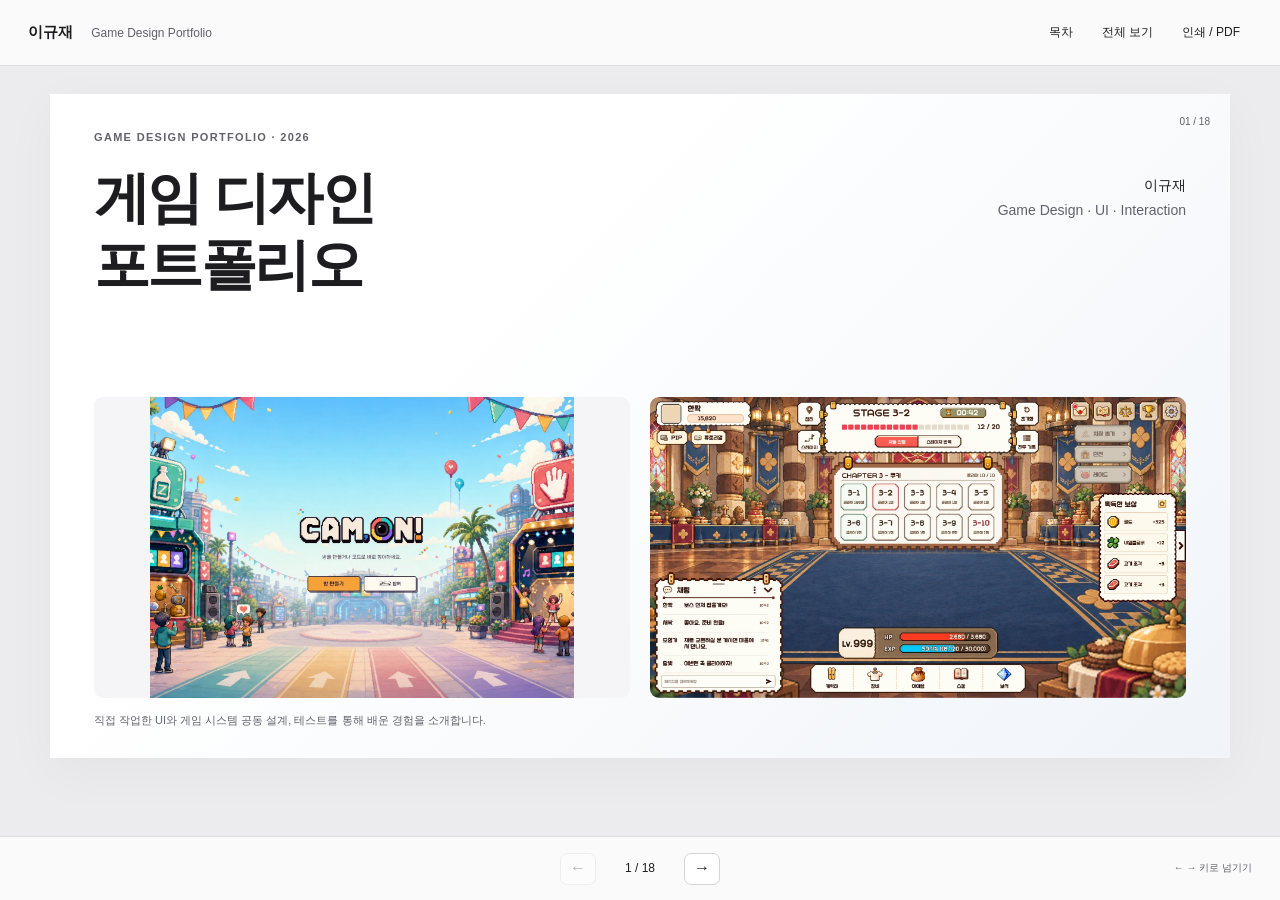
==== slide-html/index.html @ b6ee66e8 "Modernize glass workspace, strengthen design cases and fix print pagination" ====
<!doctype html><html lang="ko"><head><meta charset="utf-8"><meta name="viewport" content="width=device-width,initial-scale=1"><title>이규재 · Game Design — Slides</title><link rel="stylesheet" href="styles.css?v=20261023-4"></head><body><header class="toolbar"><a href="#1" class="title">이규재 <span>Game Design Portfolio</span></a><div><button id="contents" aria-expanded="false">목차</button><button id="overview" aria-pressed="false">전체 보기</button><button id="print">인쇄 / PDF</button></div></header><aside id="toc" hidden><h2>목차</h2><ol id="toc-list"></ol></aside><main id="deck" aria-label="포트폴리오 슬라이드"></main><footer class="controls"><button id="prev" aria-label="이전 슬라이드">←</button><span id="count" aria-live="polite"></span><button id="next" aria-label="다음 슬라이드">→</button><small>← → 키로 넘기기</small></footer><dialog id="image-viewer"><button id="close-image">닫기 ×</button><img alt=""><p></p></dialog><script src="app.js?v=20261023-4"></script></body></html>
---- slide-html/styles.css ----
:root{--ink:#1d1d1f;--muted:#62626a;--line:#dedee3;--blue:#0066cc}*{box-sizing:border-box}html{scroll-padding-top:86px}body{margin:0;background:#ececef;color:var(--ink);font-family:-apple-system,BlinkMacSystemFont,'Apple SD Gothic Neo','Malgun Gothic',sans-serif;line-height:1.65;word-break:keep-all;overflow-wrap:anywhere}button{font:inherit;color:inherit;cursor:pointer}a{color:inherit}button:focus-visible,a:focus-visible{outline:3px solid #0071e3;outline-offset:4px}.toolbar{height:66px;padding:0 28px;display:flex;align-items:center;justify-content:space-between;gap:16px;border-bottom:1px solid var(--line);background:#fafafaf5;position:sticky;top:0;z-index:10;backdrop-filter:blur(18px)}.title{text-decoration:none;font-size:15px;font-weight:700}.title span{font-size:12px;color:var(--muted);margin-left:14px;font-weight:400}.toolbar>div{display:flex;gap:5px;flex-shrink:0}.toolbar button{border:0;border-radius:7px;background:none;font-size:12px;padding:8px 12px}.toolbar button:hover,.toolbar button[aria-pressed=true]{background:#e7e7eb}#deck{padding:28px 24px 100px}.slide{container-type:inline-size;display:none;flex-direction:column;gap:0;width:min(1180px,100%);aspect-ratio:16/9;margin:0 auto;padding:44px 54px 30px;background:white;box-shadow:0 14px 50px #1d1d1f0a;position:relative;min-width:0;overflow:visible;scroll-margin-top:85px}.slide.active,body.all .slide{display:flex}.slide>*{flex-shrink:0;min-width:0}.slide h1,.slide h2,.slide h3{letter-spacing:-.045em;margin:0;line-height:1.2}.slide h1{font-size:clamp(34px,5.1cqw,60px);margin-bottom:24px}.slide h2{font-size:clamp(28px,3.8cqw,44px);margin-bottom:24px}.slide h3{font-size:21px;margin-bottom:14px}.slide p{font-size:clamp(15px,1.6cqw,18px);margin:0 0 16px;line-height:1.75}.slide .eyebrow{font-size:11px;color:var(--muted);letter-spacing:.12em;font-weight:600;line-height:1.4;margin:0 30px 20px 0}.slide .small{font-size:13px;color:var(--muted)}.muted{color:var(--muted)}.slide .footnote{position:static;font-size:11px;color:var(--muted);line-height:1.65;margin:28px 0 0;padding-top:12px;border-top:1px solid var(--line)}.slide-number{position:absolute;right:20px;top:20px;font-size:10px;color:var(--muted)}.cols{display:grid;grid-template-columns:minmax(0,1fr) minmax(0,1fr);gap:36px;align-items:start}.cols.wide-image{grid-template-columns:minmax(0,.8fr) minmax(0,1.2fr)}.cols>div,.steps>div,.image-pair>div{min-width:0}.image{display:flex;align-items:center;justify-content:center;width:100%;border:0;border-radius:9px;padding:10px;background:#f5f5f7;cursor:zoom-in;overflow:hidden;aspect-ratio:16/10}.image img{display:block;width:100%;height:100%;max-height:310px;object-fit:contain}.visual{display:flex;flex-direction:column;gap:8px;min-width:0}.slide .caption{font-size:11px;color:var(--muted);line-height:1.6;margin:0}.cover{background:linear-gradient(135deg,#fff 35%,#f0f4f9)}.cover .intro{display:flex;justify-content:space-between;gap:32px;margin-bottom:20px}.cover .signature{font-size:14px;text-align:right;white-space:nowrap;padding-top:8px}.cover-images{display:grid;grid-template-columns:1fr 1fr;gap:20px;margin-top:auto}.cover-images .image{padding:0;aspect-ratio:16/9}.cover-images img{object-fit:contain}.project-list{display:grid;grid-template-columns:1fr 1fr;gap:0 34px}.project-list a{text-decoration:none;border-top:1px solid var(--line);padding:18px 0}.project-list strong{font-size:25px;display:block}.project-list span{font-size:14px;color:var(--muted);display:block;margin-top:6px}.badge{display:block;font-size:11px;color:var(--blue);letter-spacing:.08em;margin-bottom:12px}.rule{border-top:1px solid var(--line);margin-top:20px;padding-top:16px}.steps{display:grid;grid-template-columns:repeat(3,minmax(0,1fr));gap:20px;margin-top:20px}.steps>div{border-top:2px solid var(--ink);padding-top:16px}.steps b{display:block;font-size:12px;color:var(--muted);margin-bottom:12px}.steps strong{display:block;font-size:19px;line-height:1.4;margin-bottom:10px}.steps p{font-size:14px}.steps .image{height:auto;aspect-ratio:16/10;padding:0;margin-bottom:16px}.steps:has(.image){margin-top:0}.steps:has(.image)>div{border-top:0;padding-top:0}.steps:has(.image) strong{font-size:18px}.ratio{display:flex;gap:4px;height:46px;margin:12px 0}.ratio span{display:flex;align-items:center;justify-content:center;min-width:0;background:#4c7499;color:white;font-size:14px}.ratio span:nth-child(2){background:#8ea9c2}.ratio span:nth-child(3){background:#c5d4e1;color:var(--ink)}.slide .fact{font-size:clamp(32px,4.4cqw,50px);font-weight:600;letter-spacing:-.05em;line-height:1.2}.slide .fact-label{font-size:12px;color:var(--muted)}.callout{background:#f5f5f7;padding:18px 22px;border-radius:9px;margin:18px 0 0}.callout p{font-size:16px;margin:0}.timeline{list-style:none;margin:12px 0 0;padding:0}.timeline li{font-size:16px;border-top:1px solid var(--line);padding:12px 0}.timeline b{font-size:12px;color:var(--muted);margin-right:14px}.table{border-collapse:collapse;width:100%;table-layout:fixed;font-size:14px}.table td,.table th{text-align:left;border-bottom:1px solid var(--line);padding:12px;vertical-align:top;overflow-wrap:anywhere}.table th{font-size:12px;color:var(--muted);font-weight:500}.table td:first-child{font-weight:600}.image-pair{display:grid;grid-template-columns:1fr 1fr;gap:20px}.image-pair>div{display:flex;flex-direction:column;gap:8px}.portrait .image{aspect-ratio:4/3}.portrait img{max-height:300px}.entry-comparison{display:grid;grid-template-columns:1fr 1fr;gap:12px;margin-top:18px}.entry-comparison .image{aspect-ratio:4/3;padding:0}.entry-comparison .caption{margin-top:6px}.controls{position:fixed;bottom:0;left:0;right:0;height:64px;background:#fafafaf5;border-top:1px solid var(--line);backdrop-filter:blur(18px);display:flex;align-items:center;justify-content:center;gap:18px;z-index:9}.controls button{width:36px;height:32px;background:white;border:1px solid #d4d4d8;border-radius:7px}.controls button:disabled{opacity:.35;cursor:default}#count{font-size:12px;min-width:52px;text-align:center;font-variant-numeric:tabular-nums}.controls small{position:absolute;right:28px;color:var(--muted);font-size:10px}#toc{position:fixed;right:20px;top:76px;background:#fffffff7;border:1px solid var(--line);box-shadow:0 20px 60px #0003;border-radius:12px;padding:20px 24px;z-index:30;max-width:calc(100vw - 28px);max-height:70vh;overflow:auto}#toc h2{font-size:15px;margin:0 0 10px}#toc ol{padding-left:24px;margin:0}#toc a{display:block;font-size:12px;text-decoration:none;padding:4px}body.all .slide{margin-bottom:30px}body.all .controls{display:none}body.all #deck{padding-bottom:30px}dialog{width:min(1450px,95vw);max-height:94vh;border:0;border-radius:12px;padding:20px;background:white}dialog::backdrop{background:#18181bba;backdrop-filter:blur(8px)}dialog button{display:block;margin:0 0 15px auto;background:#f5f5f7;border:0;border-radius:7px;padding:7px 14px}dialog img{display:block;max-width:100%;width:auto;height:auto;margin:auto}dialog p{font-size:12px;color:var(--muted)}
@media(max-width:900px){.slide{aspect-ratio:auto;min-height:65vh;padding:34px 28px 28px}.cols,.cols.wide-image{grid-template-columns:1fr;gap:24px}.slide h1{font-size:40px}.slide h2{font-size:30px}.slide p{font-size:16px}.cover .intro{display:block}.cover .signature{text-align:left;white-space:normal}.image-pair{grid-template-columns:1fr}.cover-images{grid-template-columns:1fr}.visual .image{max-height:380px}.steps{grid-template-columns:1fr;gap:24px}.steps .image{max-height:300px}.steps .image img{max-height:300px}.project-list{grid-template-columns:1fr}.entry-comparison{max-width:600px}.controls small{display:none}.title span{display:none}.toolbar{padding:0 16px}.toolbar button{padding:8px;font-size:11px}#deck{padding:18px 12px 90px}.table{font-size:13px}.table td,.table th{padding:10px 7px}.slide-number{top:12px;right:15px}.slide .footnote{font-size:12px}.slide .caption{font-size:12px}}
@media(max-width:420px){.slide{padding:30px 20px 24px}.slide h1{font-size:34px}.slide h2{font-size:28px}.toolbar{padding:0 12px;gap:4px}.title{font-size:14px}.toolbar>div{gap:0}.toolbar button{padding:8px 6px}.table{font-size:12px}.entry-comparison{grid-template-columns:1fr}.slide .fact{font-size:38px}}
@page{size:320mm 180mm;margin:10mm}@media print{html,body{background:white}.toolbar,.controls,#toc,dialog{display:none!important}#deck{padding:0}.slide,.slide.active,body.all .slide{display:flex;width:100%;height:auto;min-height:158mm;aspect-ratio:auto;padding:10mm 12mm;margin:0;box-shadow:none;break-after:page;break-inside:avoid;overflow:visible}.slide:last-child{break-after:auto}.slide h1{font-size:36pt}.slide h2{font-size:28pt}.slide p{font-size:12pt}.slide .footnote{position:static;font-size:9pt}.slide .eyebrow{font-size:9pt}.slide .caption,.slide .small{font-size:9pt}.cols,.cols.wide-image{grid-template-columns:1fr 1fr}.steps{grid-template-columns:repeat(3,1fr)}.image-pair,.cover-images{grid-template-columns:1fr 1fr}.entry-comparison{grid-template-columns:1fr 1fr}.cover .intro{display:flex}.image img{max-height:75mm}.image{break-inside:avoid}*{-webkit-print-color-adjust:exact;print-color-adjust:exact}}@media(prefers-reduced-motion:reduce){*{scroll-behavior:auto!important}}
@media screen and (min-width:901px) and (min-height:650px){body:not(.all) .slide{width:min(1180px,calc((100svh - 170px)*16/9),100%);padding:36px 44px 28px}}
/* A slide is one physical sheet, independent of the screen viewport. */
@page{size:320mm 180mm;margin:0}
@media print{
 html,body{margin:0!important;padding:0!important;width:320mm;background:#fff}
 #deck{margin:0!important;padding:0!important;width:320mm}
 .slide,.slide.active,body.all .slide{box-sizing:border-box;display:flex!important;flex-direction:column;width:320mm!important;height:180mm!important;min-height:180mm!important;max-height:180mm!important;aspect-ratio:auto!important;padding:12mm 15mm!important;margin:0!important;box-shadow:none;break-before:auto;break-after:page;page-break-after:always;break-inside:avoid;page-break-inside:avoid;overflow:visible;container-type:normal}
 .slide:last-child{break-after:auto;page-break-after:auto}
 .slide>*{flex-shrink:0}
 .slide h1{font-size:34pt;line-height:1.15;margin-bottom:6mm}
 .slide h2{font-size:27pt;line-height:1.2;margin-bottom:6mm}
 .slide h3{font-size:15pt;margin-bottom:3mm}
 .slide p{font-size:11pt;line-height:1.65;margin-bottom:3mm}
 .slide .eyebrow{font-size:8pt;margin-bottom:4mm}
 .slide .footnote{position:static;margin-top:5mm;padding-top:3mm;font-size:8pt;line-height:1.5}
 .slide .small,.slide .caption{font-size:8pt;line-height:1.5}
 .slide .fact{font-size:32pt}.slide .fact-label{font-size:9pt}
 .slide-number{top:5mm;right:6mm;font-size:8pt}
 .cols,.cols.wide-image{display:grid;grid-template-columns:minmax(0,1fr) minmax(0,1fr);gap:9mm}
 .visual .image,.portrait .image{height:70mm;max-height:70mm;aspect-ratio:auto}
 .image img{max-height:66mm}.image{padding:2mm}
 .image-pair{display:grid;grid-template-columns:1fr 1fr;gap:5mm}
 .image-pair .image{height:75mm;aspect-ratio:auto}
 .cover .intro{display:flex;margin-bottom:4mm}.cover .signature{font-size:10pt;text-align:right}
 .cover-images{display:grid;grid-template-columns:1fr 1fr;gap:5mm;margin-top:4mm}.cover-images .image{height:80mm;aspect-ratio:auto}.cover-images img{max-height:80mm}
 .project-list{grid-template-columns:1fr 1fr;gap:0 9mm}.project-list a{padding:5mm 0}.project-list strong{font-size:19pt}.project-list span{font-size:10pt}
 .steps{display:grid;grid-template-columns:repeat(3,minmax(0,1fr));gap:5mm;margin-top:4mm}.steps .image{height:45mm;max-height:45mm;aspect-ratio:auto;margin-bottom:4mm}.steps .image img{max-height:45mm}.steps strong,.steps:has(.image) strong{font-size:13pt}.steps p{font-size:10pt}.steps b{font-size:9pt;margin-bottom:3mm}
 .timeline{margin-top:3mm}.timeline li{font-size:11pt;padding:3mm 0}.timeline b{font-size:9pt}
 .entry-comparison{grid-template-columns:1fr 1fr;gap:3mm;margin-top:4mm}.entry-comparison .image{height:42mm;aspect-ratio:auto}.entry-comparison img{max-height:42mm}
 .rule{margin-top:4mm;padding-top:4mm}.badge{font-size:8pt;margin-bottom:3mm}.callout{padding:4mm 5mm;margin-top:4mm}.callout p{font-size:11pt}.ratio{height:11mm;margin:3mm 0}
 .table{font-size:10pt}.table th{font-size:9pt}.table td,.table th{padding:3mm}
}
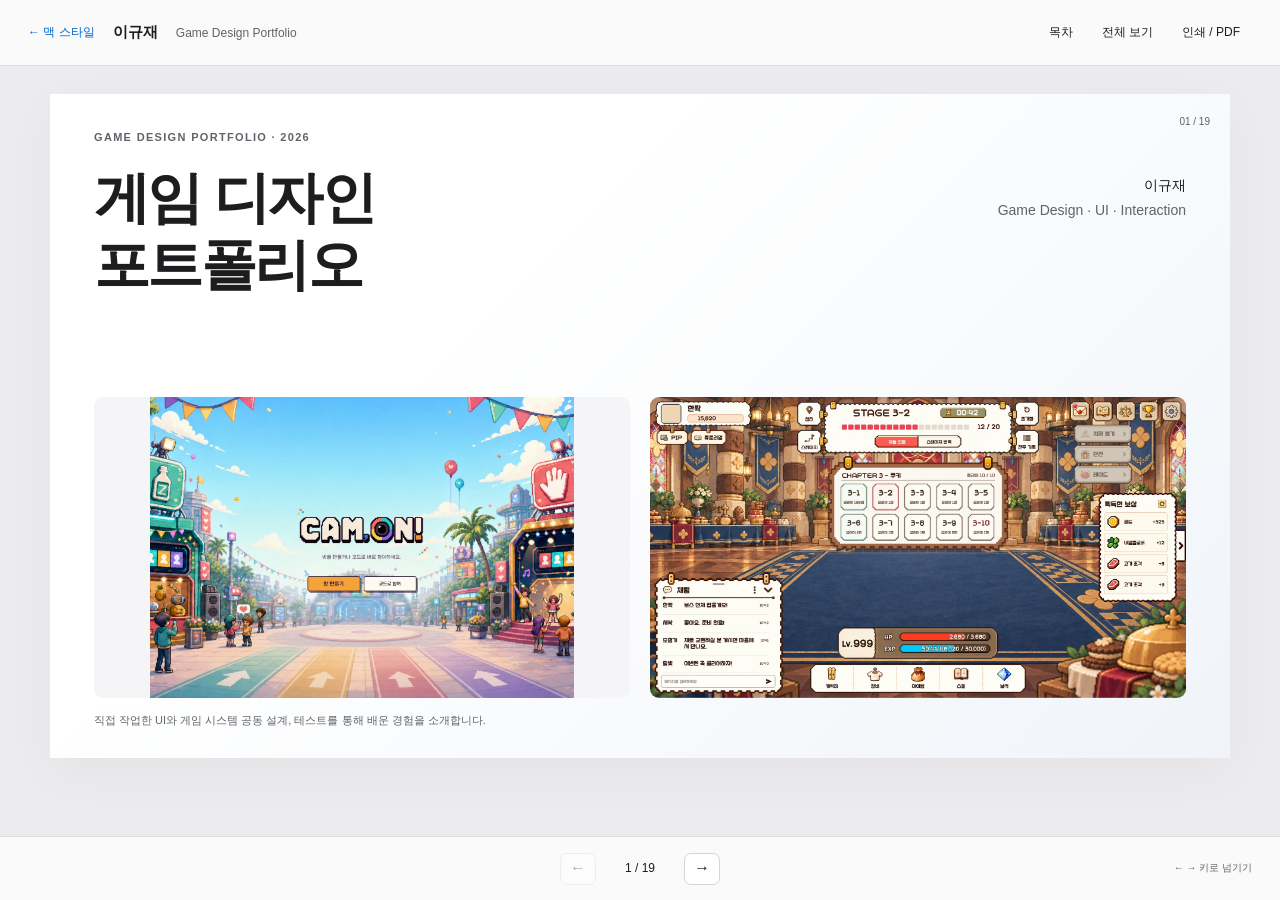
==== commit 8b4cf17c: "Show project achievements and usage results with slide return navigation" ====
--- a/slide-html/index.html
+++ b/slide-html/index.html
@@ -1 +1 @@
-<!doctype html><html lang="ko"><head><meta charset="utf-8"><meta name="viewport" content="width=device-width,initial-scale=1"><title>이규재 · Game Design — Slides</title><link rel="stylesheet" href="styles.css?v=20261023-4"></head><body><header class="toolbar"><a href="#1" class="title">이규재 <span>Game Design Portfolio</span></a><div><button id="contents" aria-expanded="false">목차</button><button id="overview" aria-pressed="false">전체 보기</button><button id="print">인쇄 / PDF</button></div></header><aside id="toc" hidden><h2>목차</h2><ol id="toc-list"></ol></aside><main id="deck" aria-label="포트폴리오 슬라이드"></main><footer class="controls"><button id="prev" aria-label="이전 슬라이드">←</button><span id="count" aria-live="polite"></span><button id="next" aria-label="다음 슬라이드">→</button><small>← → 키로 넘기기</small></footer><dialog id="image-viewer"><button id="close-image">닫기 ×</button><img alt=""><p></p></dialog><script src="app.js?v=20261023-4"></script></body></html>
+<!doctype html><html lang="ko"><head><meta charset="utf-8"><meta name="viewport" content="width=device-width,initial-scale=1"><title>이규재 · Game Design — Slides</title><link rel="stylesheet" href="styles.css?v=20261023-7"></head><body><header class="toolbar"><div class="toolbar-identity"><a href="../index.html" class="return-link" aria-label="맥 스타일 포트폴리오로 돌아가기">← 맥 스타일</a><a href="#1" class="title">이규재 <span>Game Design Portfolio</span></a></div><div><button id="contents" aria-expanded="false">목차</button><button id="overview" aria-pressed="false">전체 보기</button><button id="print">인쇄 / PDF</button></div></header><aside id="toc" hidden><h2>목차</h2><ol id="toc-list"></ol></aside><main id="deck" aria-label="포트폴리오 슬라이드"></main><footer class="controls"><button id="prev" aria-label="이전 슬라이드">←</button><span id="count" aria-live="polite"></span><button id="next" aria-label="다음 슬라이드">→</button><small>← → 키로 넘기기</small></footer><dialog id="image-viewer"><button id="close-image">닫기 ×</button><img alt=""><p></p></dialog><script src="app.js?v=20261023-7"></script></body></html>
--- a/slide-html/styles.css
+++ b/slide-html/styles.css
@@ -34,3 +34,8 @@
  .rule{margin-top:4mm;padding-top:4mm}.badge{font-size:8pt;margin-bottom:3mm}.callout{padding:4mm 5mm;margin-top:4mm}.callout p{font-size:11pt}.ratio{height:11mm;margin:3mm 0}
  .table{font-size:10pt}.table th{font-size:9pt}.table td,.table th{padding:3mm}
 }
+
+.toolbar-identity{display:flex;align-items:center;gap:18px;min-width:0}.return-link{font-size:12px;white-space:nowrap;text-decoration:none;color:var(--blue);padding:7px 0}.return-link:hover{text-decoration:underline}.slide .award{font-size:14px;font-weight:650;line-height:1.4;color:#855817;margin:0 0 12px}.slide:has(.award) .eyebrow{margin-bottom:8px}@media(max-width:900px){.toolbar-identity{gap:12px}}@media(max-width:420px){.toolbar-identity{gap:8px}.return-link{font-size:11px}.toolbar .title{font-size:12px}.toolbar button{font-size:10px;padding:8px 5px}}@media print{.slide .award{font-size:10pt;line-height:1.2;margin-bottom:3mm}.slide:has(.award) .eyebrow{margin-bottom:2mm}}
+.toolbar>.toolbar-identity{gap:18px}@media(max-width:900px){.toolbar>.toolbar-identity{gap:12px}}@media(max-width:420px){.toolbar>.toolbar-identity{gap:8px}}
+
+.operation-table th:first-child{width:42%}.operation-table td:not(:first-child){font-weight:650}.slide .operation-caption{margin-top:16px;margin-bottom:0}@media print{.operation-table td,.operation-table th{padding:4mm 3mm}.slide .operation-caption{font-size:9pt;margin-top:4mm}}
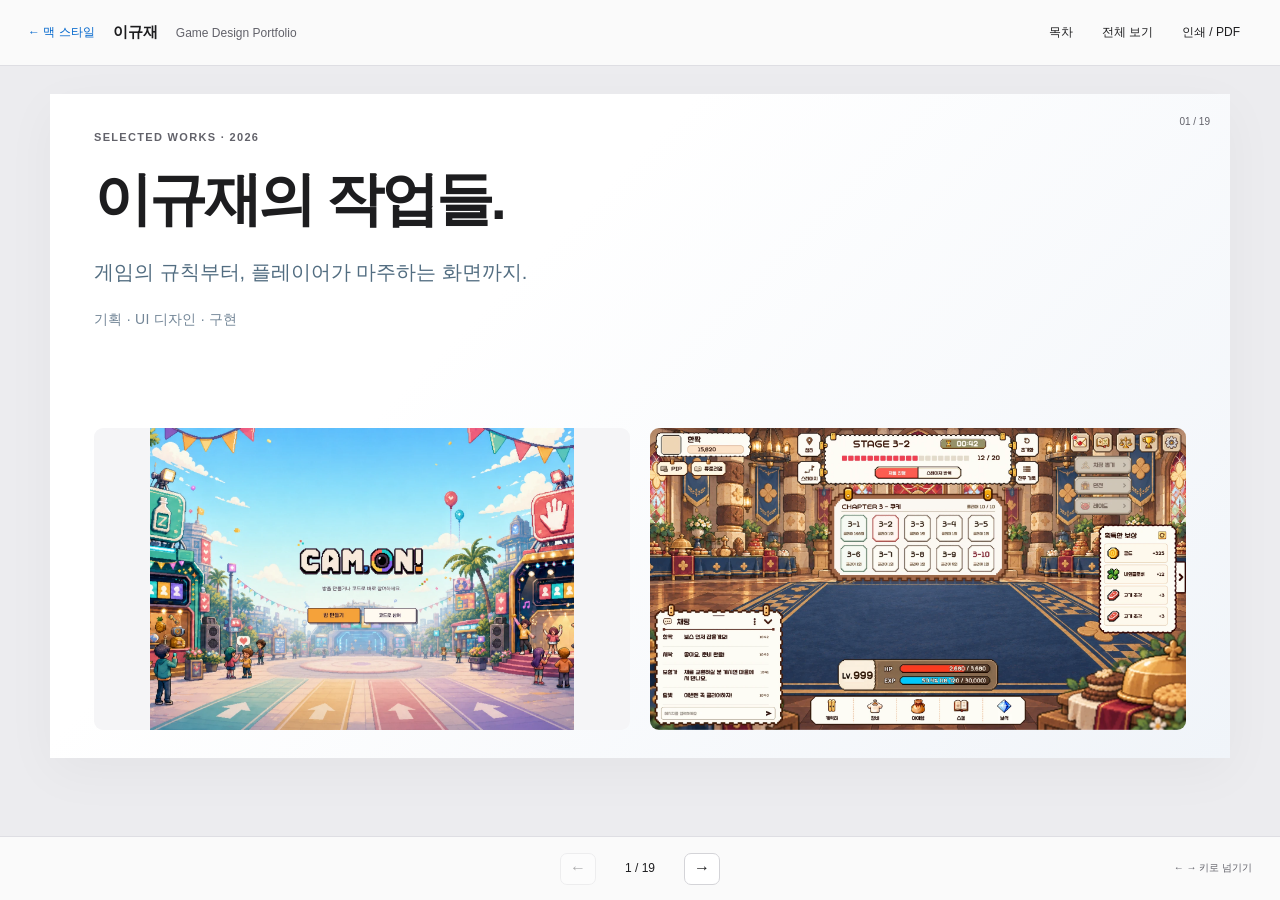
==== commit e5b08ddc: "Unify slide cover with selected works introduction" ====
--- a/slide-html/index.html
+++ b/slide-html/index.html
@@ -1 +1 @@
-<!doctype html><html lang="ko"><head><meta charset="utf-8"><meta name="viewport" content="width=device-width,initial-scale=1"><title>이규재 · Game Design — Slides</title><link rel="stylesheet" href="styles.css?v=20261023-7"></head><body><header class="toolbar"><div class="toolbar-identity"><a href="../index.html" class="return-link" aria-label="맥 스타일 포트폴리오로 돌아가기">← 맥 스타일</a><a href="#1" class="title">이규재 <span>Game Design Portfolio</span></a></div><div><button id="contents" aria-expanded="false">목차</button><button id="overview" aria-pressed="false">전체 보기</button><button id="print">인쇄 / PDF</button></div></header><aside id="toc" hidden><h2>목차</h2><ol id="toc-list"></ol></aside><main id="deck" aria-label="포트폴리오 슬라이드"></main><footer class="controls"><button id="prev" aria-label="이전 슬라이드">←</button><span id="count" aria-live="polite"></span><button id="next" aria-label="다음 슬라이드">→</button><small>← → 키로 넘기기</small></footer><dialog id="image-viewer"><button id="close-image">닫기 ×</button><img alt=""><p></p></dialog><script src="app.js?v=20261023-7"></script></body></html>
+<!doctype html><html lang="ko"><head><meta charset="utf-8"><meta name="viewport" content="width=device-width,initial-scale=1"><title>이규재 · Game Design — Slides</title><link rel="stylesheet" href="styles.css?v=20261023-14"></head><body><header class="toolbar"><div class="toolbar-identity"><a href="../index.html" class="return-link" aria-label="맥 스타일 포트폴리오로 돌아가기">← 맥 스타일</a><a href="#1" class="title">이규재 <span>Game Design Portfolio</span></a></div><div><button id="contents" aria-expanded="false">목차</button><button id="overview" aria-pressed="false">전체 보기</button><button id="print">인쇄 / PDF</button></div></header><aside id="toc" hidden><h2>목차</h2><ol id="toc-list"></ol></aside><main id="deck" aria-label="포트폴리오 슬라이드"></main><footer class="controls"><button id="prev" aria-label="이전 슬라이드">←</button><span id="count" aria-live="polite"></span><button id="next" aria-label="다음 슬라이드">→</button><small>← → 키로 넘기기</small></footer><dialog id="image-viewer"><button id="close-image">닫기 ×</button><img alt=""><p></p></dialog><script src="app.js?v=20261023-14"></script></body></html>
--- a/slide-html/styles.css
+++ b/slide-html/styles.css
@@ -39,3 +39,14 @@
 .toolbar>.toolbar-identity{gap:18px}@media(max-width:900px){.toolbar>.toolbar-identity{gap:12px}}@media(max-width:420px){.toolbar>.toolbar-identity{gap:8px}}
 
 .operation-table th:first-child{width:42%}.operation-table td:not(:first-child){font-weight:650}.slide .operation-caption{margin-top:16px;margin-bottom:0}@media print{.operation-table td,.operation-table th{padding:4mm 3mm}.slide .operation-caption{font-size:9pt;margin-top:4mm}}
+
+.slide-details{display:grid;grid-template-columns:1fr 1fr;gap:18px;margin-top:18px}.slide-details figure{margin:0;padding:10px;background:#f5f5f7;border-radius:8px}.slide-details img{display:block;width:100%;height:105px;object-fit:contain}.slide-details figcaption{font-size:12px;margin-top:6px}.hud-slide .image-pair .image{height:170px;aspect-ratio:auto}.lobby-slide .visual .image{height:210px;aspect-ratio:auto}.test-adjustments{display:grid;grid-template-columns:1fr 1fr;gap:20px;margin-top:20px}.test-adjustments>div{border-top:1px solid #dedee3;padding-top:12px}.slide .test-adjustments h3{font-size:16px;margin-bottom:8px}.slide .test-adjustments p{font-size:16px;margin:0}.playtest-slide .footnote{margin-top:16px}@media(max-width:700px){.slide-details,.test-adjustments{grid-template-columns:1fr}.hud-slide .image-pair .image,.lobby-slide .visual .image{height:auto}.slide-details img{height:auto;max-height:160px}}@media print{.slide-details{grid-template-columns:1fr 1fr;gap:5mm;margin-top:4mm}.slide-details figure{padding:2mm}.slide-details img{height:27mm}.slide-details figcaption{font-size:8pt;margin-top:2mm}.hud-slide .image-pair .image{height:52mm}.lobby-slide .visual .image{height:57mm;max-height:57mm}.lobby-slide .slide-details img{height:21mm}.test-adjustments{grid-template-columns:1fr 1fr;gap:6mm;margin-top:4mm}.test-adjustments>div{padding-top:3mm}.slide .test-adjustments h3{font-size:12pt;margin-bottom:2mm}.slide .test-adjustments p{font-size:11pt}.playtest-slide .footnote{margin-top:3mm}}
+
+.slide .hud-change{font-size:14px;margin-top:14px;margin-bottom:0}@media print{.slide .hud-change{font-size:10pt;margin-top:3mm}}
+
+.runtime-slides{display:grid;grid-template-columns:repeat(3,minmax(0,1fr));gap:24px}.runtime-slides figure{margin:0;min-width:0}.runtime-slides .image{height:310px;aspect-ratio:auto;padding:0;background:#fcf6e7}.runtime-slides img{height:100%;max-height:none;object-fit:contain;object-position:top}.runtime-slides figcaption{font-size:14px;margin-top:10px;text-align:center}.slide .runtime-summary{font-size:14px;margin:16px 0 0}.pickle-runtime .footnote{margin-top:14px}@media(max-width:700px){.runtime-slides{grid-template-columns:1fr}.runtime-slides .image{height:auto;max-height:none}.runtime-slides img{height:auto;max-height:580px}}@media print{.runtime-slides{grid-template-columns:repeat(3,minmax(0,1fr));gap:6mm}.runtime-slides .image{height:91mm;max-height:91mm;aspect-ratio:auto}.runtime-slides img{height:100%;max-height:91mm}.runtime-slides figcaption{font-size:10pt;margin-top:2mm}.slide .runtime-summary{font-size:10pt;margin-top:3mm}.pickle-runtime .footnote{margin-top:3mm}}
+
+/* Match the website's selected works introduction. */
+.cover h1{font-size:clamp(36px,4.5vw,60px);letter-spacing:-.055em;line-height:1.2;margin-bottom:20px}.cover .cover-description{font-size:20px;color:#526d81;line-height:1.7;word-break:keep-all;margin:0}.cover .cover-disciplines{font-size:14px;color:#748798;margin:18px 0 0;letter-spacing:.02em}
+@media(max-width:700px){.cover h1{font-size:36px}.cover .cover-description{font-size:16px}.cover .cover-disciplines{font-size:12px}}
+@media print{.cover h1{font-size:34pt;margin-bottom:5mm}.cover .cover-description{font-size:14pt}.cover .cover-disciplines{font-size:10pt;margin-top:4mm}}
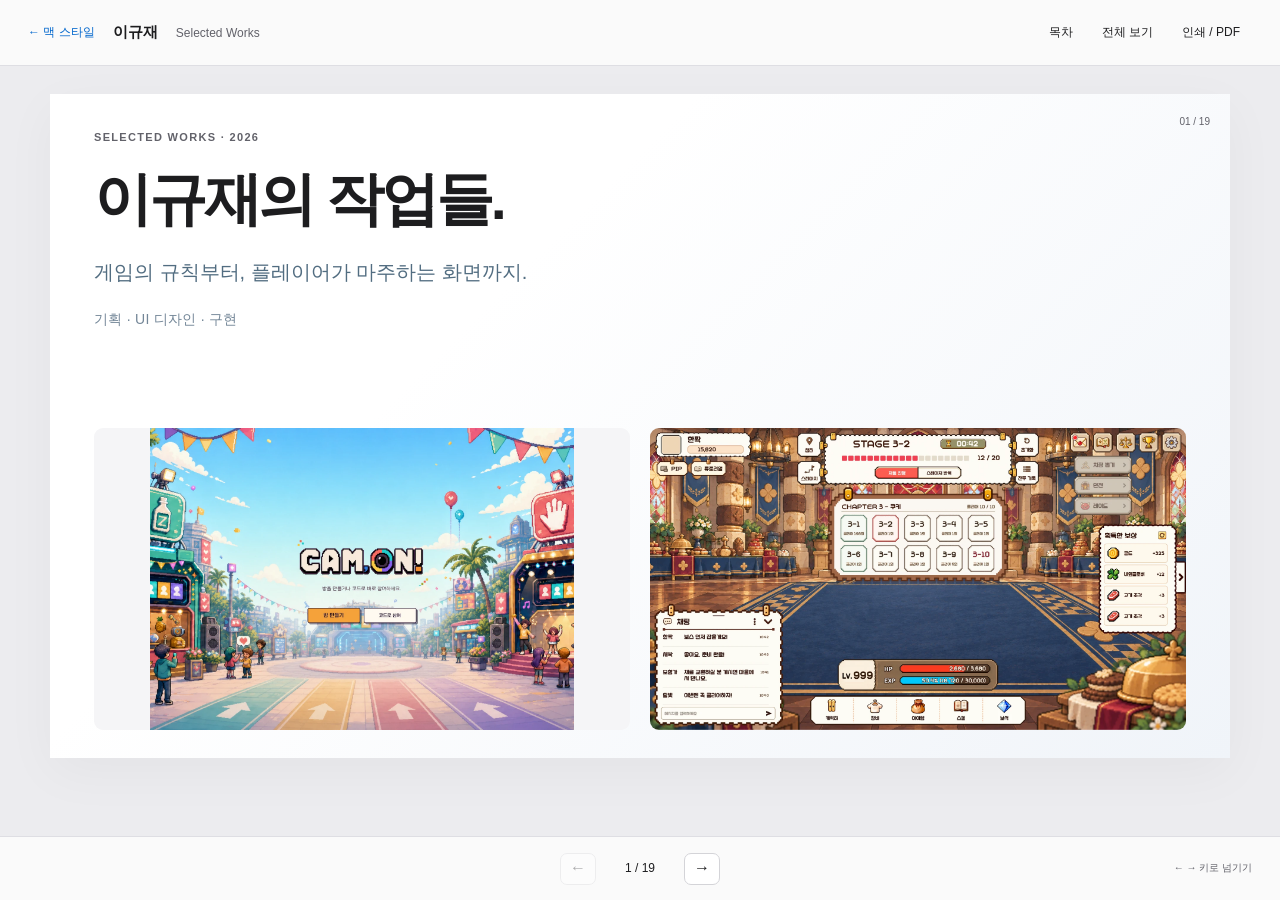
==== commit b4d19092: "Rename slide toolbar to Selected Works" ====
--- a/slide-html/index.html
+++ b/slide-html/index.html
@@ -1 +1 @@
-<!doctype html><html lang="ko"><head><meta charset="utf-8"><meta name="viewport" content="width=device-width,initial-scale=1"><title>이규재 · Game Design — Slides</title><link rel="stylesheet" href="styles.css?v=20261023-14"></head><body><header class="toolbar"><div class="toolbar-identity"><a href="../index.html" class="return-link" aria-label="맥 스타일 포트폴리오로 돌아가기">← 맥 스타일</a><a href="#1" class="title">이규재 <span>Game Design Portfolio</span></a></div><div><button id="contents" aria-expanded="false">목차</button><button id="overview" aria-pressed="false">전체 보기</button><button id="print">인쇄 / PDF</button></div></header><aside id="toc" hidden><h2>목차</h2><ol id="toc-list"></ol></aside><main id="deck" aria-label="포트폴리오 슬라이드"></main><footer class="controls"><button id="prev" aria-label="이전 슬라이드">←</button><span id="count" aria-live="polite"></span><button id="next" aria-label="다음 슬라이드">→</button><small>← → 키로 넘기기</small></footer><dialog id="image-viewer"><button id="close-image">닫기 ×</button><img alt=""><p></p></dialog><script src="app.js?v=20261023-14"></script></body></html>
+<!doctype html><html lang="ko"><head><meta charset="utf-8"><meta name="viewport" content="width=device-width,initial-scale=1"><title>이규재 · Selected Works — Slides</title><link rel="stylesheet" href="styles.css?v=20261023-14"></head><body><header class="toolbar"><div class="toolbar-identity"><a href="../index.html" class="return-link" aria-label="맥 스타일 포트폴리오로 돌아가기">← 맥 스타일</a><a href="#1" class="title">이규재 <span>Selected Works</span></a></div><div><button id="contents" aria-expanded="false">목차</button><button id="overview" aria-pressed="false">전체 보기</button><button id="print">인쇄 / PDF</button></div></header><aside id="toc" hidden><h2>목차</h2><ol id="toc-list"></ol></aside><main id="deck" aria-label="포트폴리오 슬라이드"></main><footer class="controls"><button id="prev" aria-label="이전 슬라이드">←</button><span id="count" aria-live="polite"></span><button id="next" aria-label="다음 슬라이드">→</button><small>← → 키로 넘기기</small></footer><dialog id="image-viewer"><button id="close-image">닫기 ×</button><img alt=""><p></p></dialog><script src="app.js?v=20261023-14"></script></body></html>
